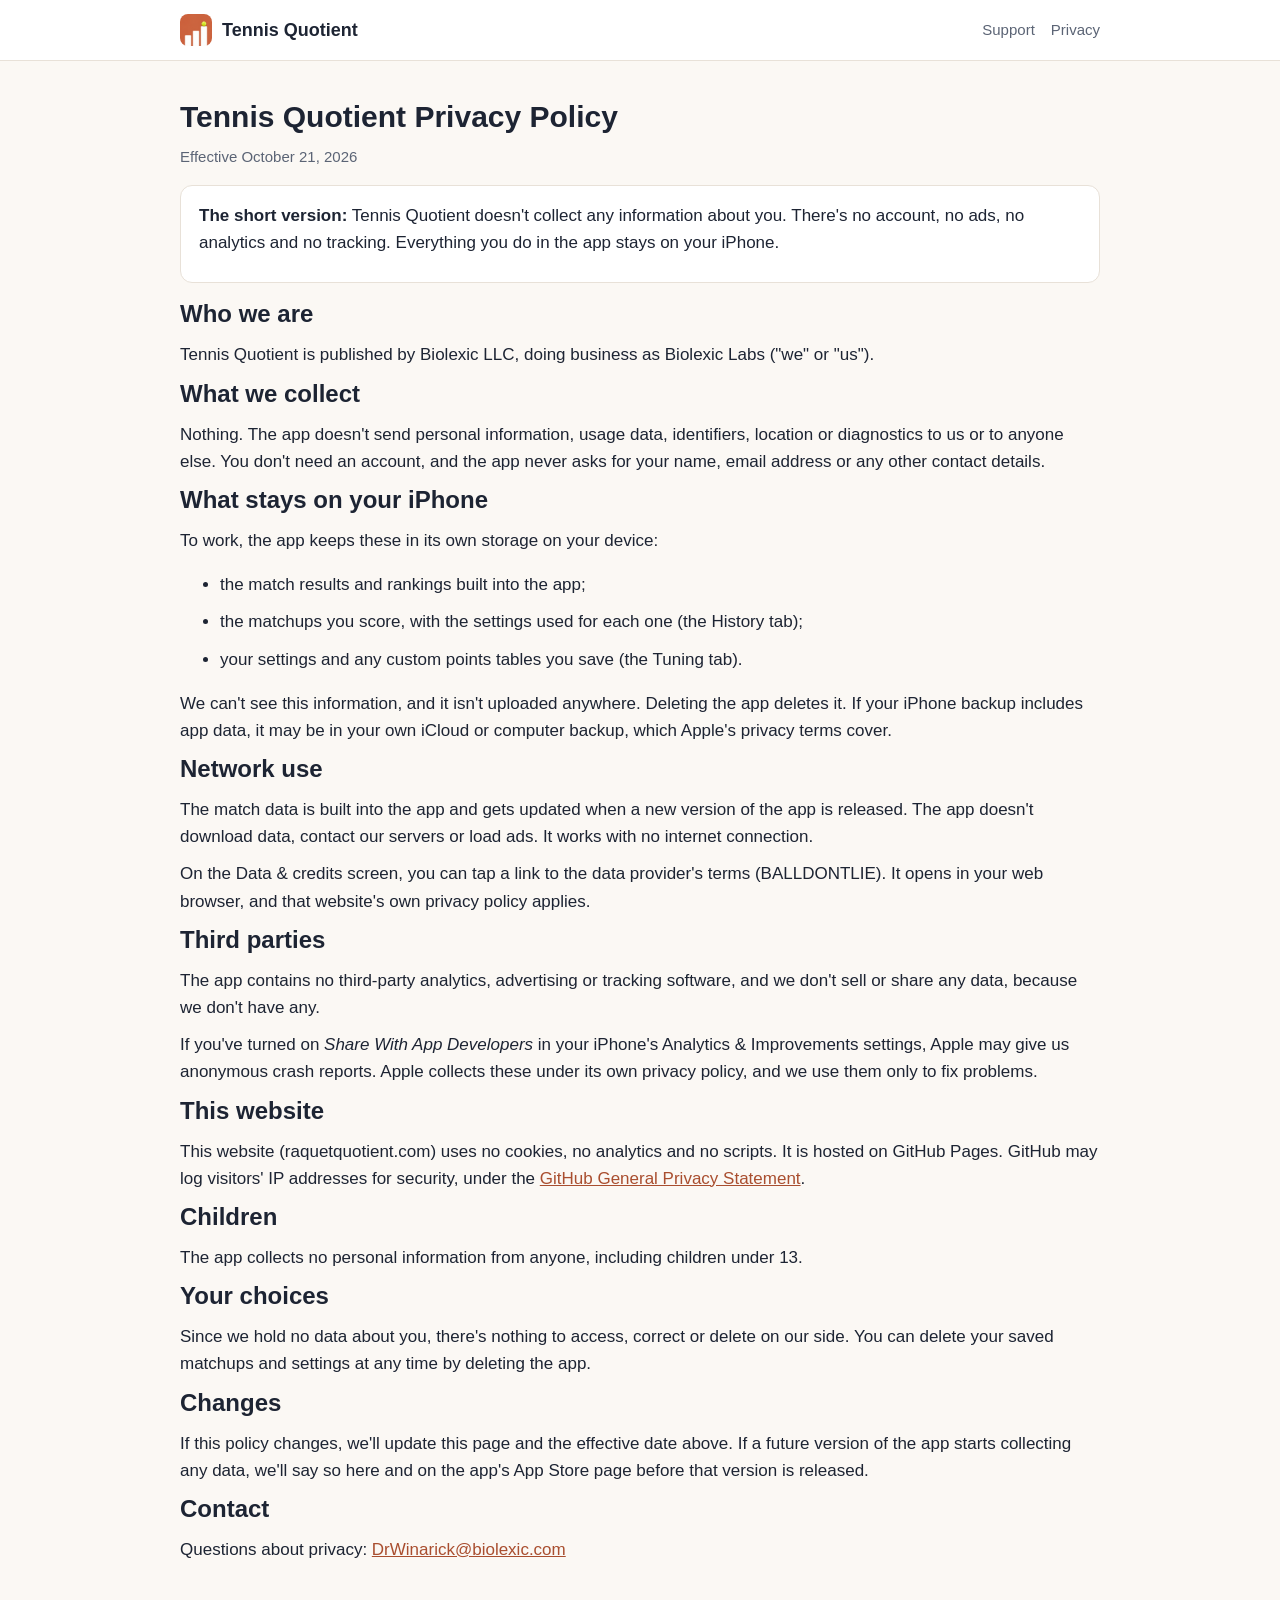
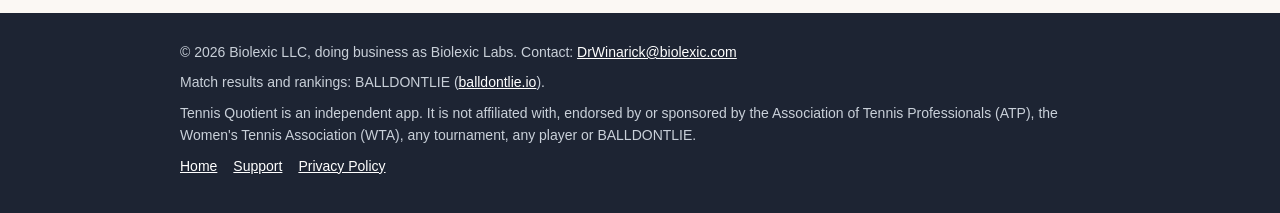
==== privacy/index.html @ 89c04547 "Tennis Quotient site: home, privacy, support, 404" ====
<!doctype html>
<html lang="en">
<head>
<meta charset="utf-8">
<meta name="viewport" content="width=device-width, initial-scale=1">
<title>Privacy Policy | Tennis Quotient</title>
<meta name="description" content="Tennis Quotient collects no personal information. No account, no ads, no analytics and no tracking.">
<link rel="canonical" href="https://raquetquotient.com/privacy/">
<meta property="og:type" content="website">
<meta property="og:site_name" content="Tennis Quotient">
<meta property="og:title" content="Privacy Policy | Tennis Quotient">
<meta property="og:description" content="Tennis Quotient collects no personal information. No account, no ads, no analytics and no tracking.">
<meta property="og:url" content="https://raquetquotient.com/privacy/">
<meta property="og:image" content="https://raquetquotient.com/img/og.jpg">
<meta property="og:image:width" content="1200">
<meta property="og:image:height" content="630">
<meta name="twitter:card" content="summary_large_image">
<meta name="theme-color" content="#CD643F">
<link rel="icon" href="/favicon.ico" sizes="any">
<link rel="icon" type="image/png" sizes="192x192" href="/img/icon-192.png">
<link rel="apple-touch-icon" href="/apple-touch-icon.png">
<link rel="stylesheet" href="/style.css">
</head>
<body>
<header class="top"><div class="wrap"><a class="brand" href="/"><img src="/img/icon-192.png" alt="" width="32" height="32">Tennis Quotient</a><nav><a href="/support/">Support</a><a href="/privacy/">Privacy</a></nav></div></header>
<main>
<div class="doc"><div class="wrap"><h1>Tennis Quotient Privacy Policy</h1><p class="mute">Effective October 21, 2026</p>
<div class="box">
<p><strong>The short version:</strong> Tennis Quotient doesn't collect any information about you. There's no account, no ads, no analytics and no tracking. Everything you do in the app stays on your iPhone.</p>
</div>

<h2>Who we are</h2>
<p>Tennis Quotient is published by Biolexic LLC, doing business as Biolexic Labs ("we" or "us").</p>

<h2>What we collect</h2>
<p>Nothing. The app doesn't send personal information, usage data, identifiers, location or diagnostics to us or to anyone else. You don't need an account, and the app never asks for your name, email address or any other contact details.</p>

<h2>What stays on your iPhone</h2>
<p>To work, the app keeps these in its own storage on your device:</p>
<ul>
<li>the match results and rankings built into the app;</li>
<li>the matchups you score, with the settings used for each one (the History tab);</li>
<li>your settings and any custom points tables you save (the Tuning tab).</li>
</ul>
<p>We can't see this information, and it isn't uploaded anywhere. Deleting the app deletes it. If your iPhone backup includes app data, it may be in your own iCloud or computer backup, which Apple's privacy terms cover.</p>

<h2>Network use</h2>
<p>The match data is built into the app and gets updated when a new version of the app is released. The app doesn't download data, contact our servers or load ads. It works with no internet connection.</p>
<p>On the Data &amp; credits screen, you can tap a link to the data provider's terms (BALLDONTLIE). It opens in your web browser, and that website's own privacy policy applies.</p>

<h2>Third parties</h2>
<p>The app contains no third-party analytics, advertising or tracking software, and we don't sell or share any data, because we don't have any.</p>
<p>If you've turned on <em>Share With App Developers</em> in your iPhone's Analytics &amp; Improvements settings, Apple may give us anonymous crash reports. Apple collects these under its own privacy policy, and we use them only to fix problems.</p>

<h2>This website</h2>
<p>This website (raquetquotient.com) uses no cookies, no analytics and no scripts. It is hosted on GitHub Pages. GitHub may log visitors&#39; IP addresses for security, under the <a href="https://docs.github.com/en/site-policy/privacy-policies/github-general-privacy-statement">GitHub General Privacy Statement</a>.</p>

<h2>Children</h2>
<p>The app collects no personal information from anyone, including children under 13.</p>

<h2>Your choices</h2>
<p>Since we hold no data about you, there's nothing to access, correct or delete on our side. You can delete your saved matchups and settings at any time by deleting the app.</p>

<h2>Changes</h2>
<p>If this policy changes, we'll update this page and the effective date above. If a future version of the app starts collecting any data, we'll say so here and on the app's App Store page before that version is released.</p>

<h2>Contact</h2>
<p>Questions about privacy: <a href="mailto:DrWinarick@biolexic.com">DrWinarick@biolexic.com</a></p>
</div></div>
</main>
<footer><div class="wrap">
<p>&copy; 2026 Biolexic LLC, doing business as Biolexic Labs. Contact: <a href="mailto:DrWinarick@biolexic.com">DrWinarick@biolexic.com</a></p>
<p>Match results and rankings: BALLDONTLIE (<a href="https://www.balldontlie.io">balldontlie.io</a>).</p>
<p>Tennis Quotient is an independent app. It is not affiliated with, endorsed by or sponsored by the Association of Tennis Professionals (ATP), the Women&#39;s Tennis Association (WTA), any tournament, any player or BALLDONTLIE.</p>
<p class="links"><a href="/">Home</a><a href="/support/">Support</a><a href="/privacy/">Privacy Policy</a></p>
</div></footer>
</body>
</html>
---- style.css ----
:root{--clay:#CD643F;--clay-dark:#a94e2f;--ink:#1d2433;--mute:#5b6475;--line:#e8e1d8;--bg:#fbf8f4;--card:#fff}
*{box-sizing:border-box}html{-webkit-text-size-adjust:100%}
body{margin:0;background:var(--bg);color:var(--ink);font:17px/1.6 -apple-system,BlinkMacSystemFont,"Segoe UI",Roboto,Helvetica,Arial,sans-serif}
a{color:var(--clay-dark)}img{max-width:100%;height:auto;display:block}
.wrap{max-width:960px;margin:0 auto;padding:0 20px}
.top{background:#fff;border-bottom:1px solid var(--line)}
.top .wrap{display:flex;align-items:center;justify-content:space-between;gap:12px;min-height:60px}
.brand{display:flex;align-items:center;gap:10px;font-weight:700;color:var(--ink);text-decoration:none;font-size:18px}
.brand img{width:32px;height:32px;border-radius:8px}
nav a{margin-left:16px;text-decoration:none;color:var(--mute);font-size:15px}nav a:hover{color:var(--clay-dark)}
.hero{background:var(--clay);color:#fff;padding:40px 0 44px}
.hero .wrap{display:flex;flex-direction:column;gap:20px;align-items:flex-start}
.hero img.icon{width:96px;height:96px;border-radius:22px;box-shadow:0 6px 20px rgba(0,0,0,.18)}
.hero h1{margin:0;font-size:34px;line-height:1.15}.hero p{margin:0;font-size:19px;max-width:620px}
.btn{display:inline-block;background:#1d2433;color:#fff;border-radius:12px;padding:12px 20px;font-weight:600;text-decoration:none;font-size:16px}
.btn[aria-disabled=true]{opacity:.85;cursor:default}
.note{font-size:14px;opacity:.9}
section{padding:40px 0;border-bottom:1px solid var(--line)}
h2{font-size:24px;margin:0 0 12px;line-height:1.25}h3{font-size:18px;margin:22px 0 6px}
p,li{margin:0 0 10px}
.grid{display:grid;gap:16px}
.card{background:var(--card);border:1px solid var(--line);border-radius:12px;padding:18px}
.card h3{margin-top:0}
table{border-collapse:collapse;width:100%;max-width:440px;background:#fff;border:1px solid var(--line);border-radius:12px;overflow:hidden;font-size:16px}
th,td{padding:8px 12px;text-align:left;border-bottom:1px solid var(--line)}th{background:#f4ede5}
td.n{font-variant-numeric:tabular-nums}
.shots{max-width:820px;display:grid;grid-template-columns:repeat(3,minmax(0,1fr));gap:12px}
.shots figure{margin:0}.shots img{border-radius:16px;border:1px solid var(--line);box-shadow:0 4px 14px rgba(0,0,0,.08)}
.shots figcaption{font-size:14px;color:var(--mute);margin-top:8px}
.doc{padding:32px 0 40px}.doc h1{font-size:30px;margin:0 0 4px}
.box{background:#fff;border:1px solid var(--line);border-radius:12px;padding:16px 18px;margin:16px 0}
.mute{color:var(--mute);font-size:15px}
footer{background:#1d2433;color:#c9d0d9;padding:28px 0;font-size:14px}
footer a{color:#fff}footer p{margin:0 0 8px}footer .links a{margin-right:16px}
@media (max-width:640px){.shots{grid-template-columns:none;grid-auto-flow:column;grid-auto-columns:70%;overflow-x:auto;scroll-snap-type:x mandatory;padding-bottom:6px}.shots figure{scroll-snap-align:start}nav a{margin-left:12px}}
@media (min-width:760px){.hero .wrap{flex-direction:row;align-items:center;gap:32px}.hero h1{font-size:44px}.hero img.icon{width:140px;height:140px;border-radius:32px}.grid.three{grid-template-columns:repeat(3,1fr)}}
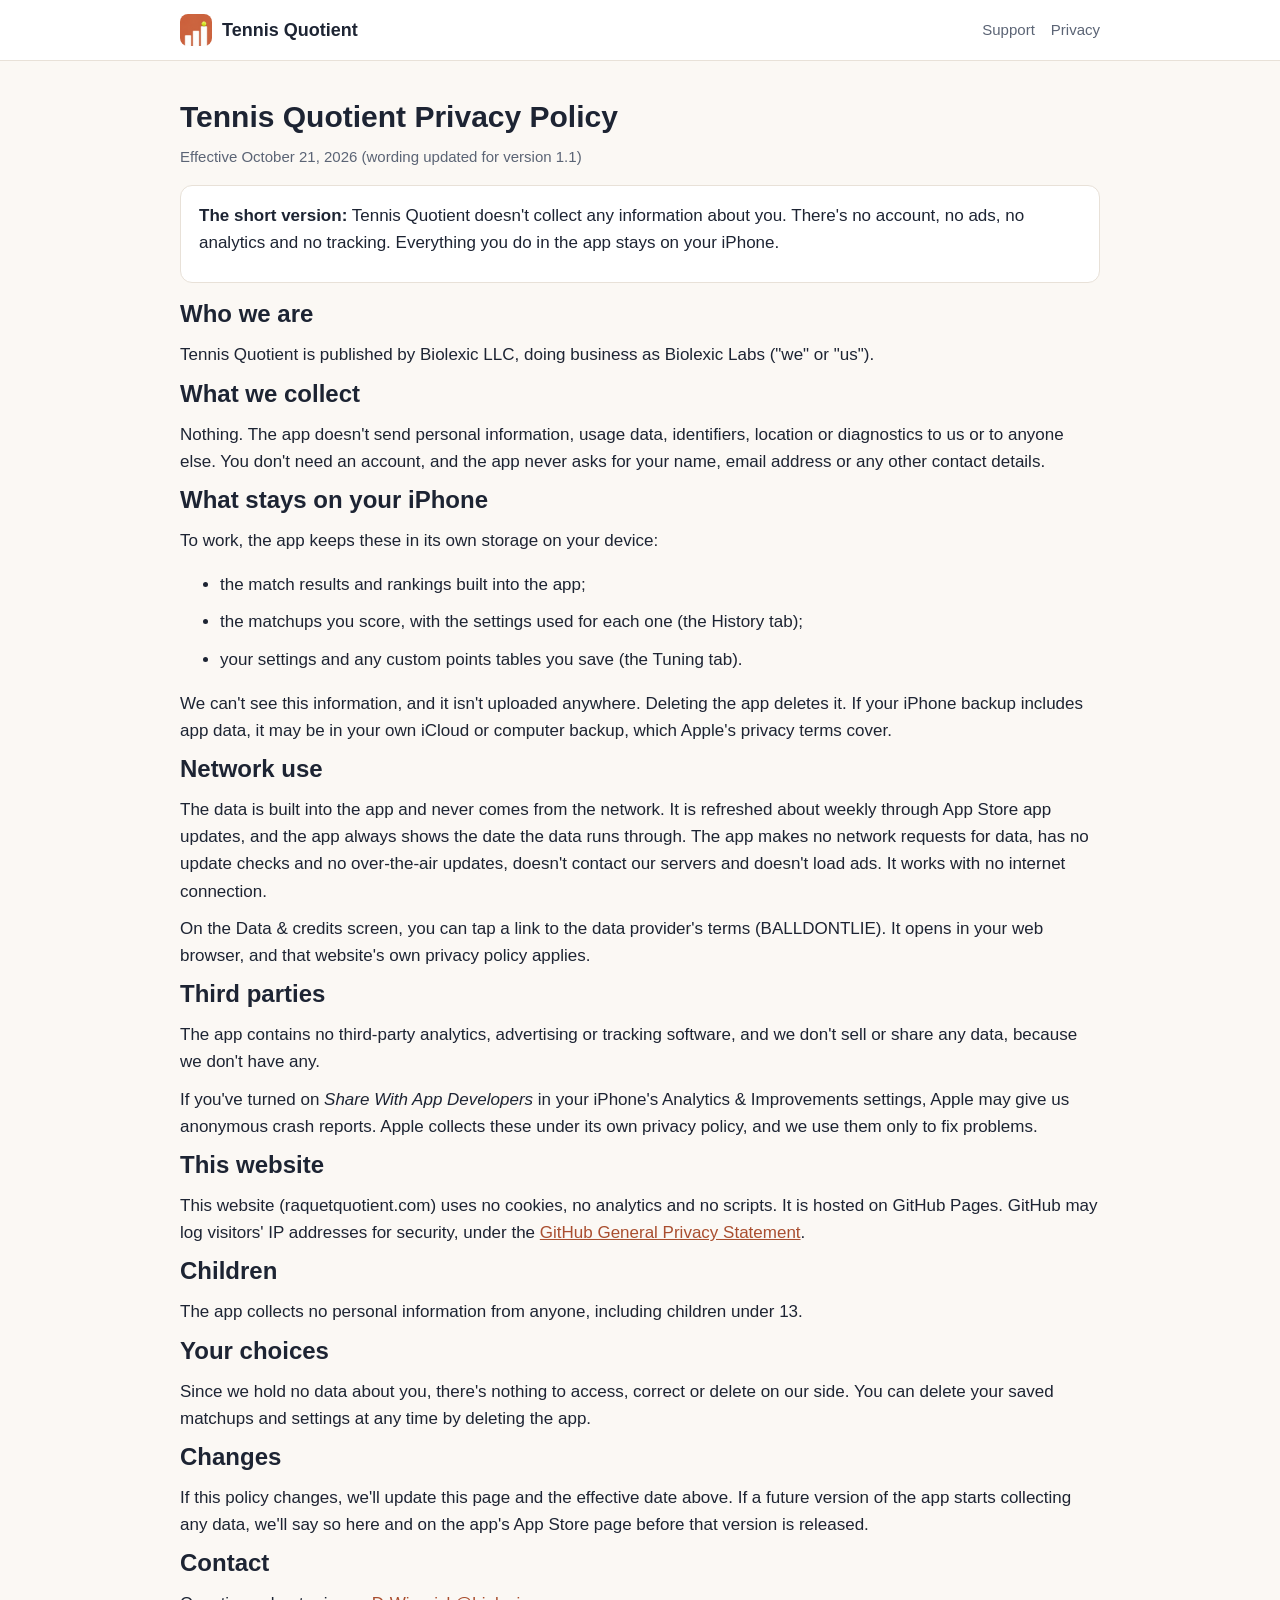
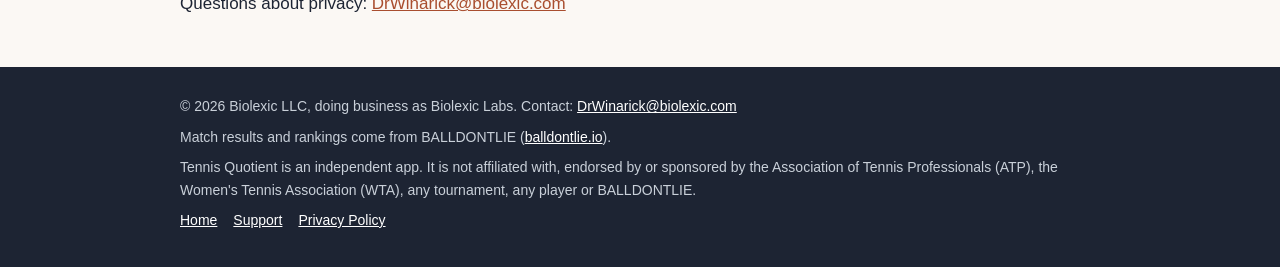
==== commit bcc56933: "v1.1 wording draft: shared core sentences (bundled data, weekly app-update refresh, new History wind" ====
--- a/privacy/index.html
+++ b/privacy/index.html
@@ -24,7 +24,7 @@
 <body>
 <header class="top"><div class="wrap"><a class="brand" href="/"><img src="/img/icon-192.png" alt="" width="32" height="32">Tennis Quotient</a><nav><a href="/support/">Support</a><a href="/privacy/">Privacy</a></nav></div></header>
 <main>
-<div class="doc"><div class="wrap"><h1>Tennis Quotient Privacy Policy</h1><p class="mute">Effective October 21, 2026</p>
+<div class="doc"><div class="wrap"><h1>Tennis Quotient Privacy Policy</h1><p class="mute">Effective October 21, 2026 (wording updated for version 1.1)</p>
 <div class="box">
 <p><strong>The short version:</strong> Tennis Quotient doesn't collect any information about you. There's no account, no ads, no analytics and no tracking. Everything you do in the app stays on your iPhone.</p>
 </div>
@@ -45,7 +45,7 @@
 <p>We can't see this information, and it isn't uploaded anywhere. Deleting the app deletes it. If your iPhone backup includes app data, it may be in your own iCloud or computer backup, which Apple's privacy terms cover.</p>
 
 <h2>Network use</h2>
-<p>The match data is built into the app and gets updated when a new version of the app is released. The app doesn't download data, contact our servers or load ads. It works with no internet connection.</p>
+<p>The data is built into the app and never comes from the network. It is refreshed about weekly through App Store app updates, and the app always shows the date the data runs through. The app makes no network requests for data, has no update checks and no over-the-air updates, doesn&#39;t contact our servers and doesn&#39;t load ads. It works with no internet connection.</p>
 <p>On the Data &amp; credits screen, you can tap a link to the data provider's terms (BALLDONTLIE). It opens in your web browser, and that website's own privacy policy applies.</p>
 
 <h2>Third parties</h2>
@@ -70,7 +70,7 @@
 </main>
 <footer><div class="wrap">
 <p>&copy; 2026 Biolexic LLC, doing business as Biolexic Labs. Contact: <a href="mailto:DrWinarick@biolexic.com">DrWinarick@biolexic.com</a></p>
-<p>Match results and rankings: BALLDONTLIE (<a href="https://www.balldontlie.io">balldontlie.io</a>).</p>
+<p>Match results and rankings come from BALLDONTLIE (<a href="https://www.balldontlie.io">balldontlie.io</a>).</p>
 <p>Tennis Quotient is an independent app. It is not affiliated with, endorsed by or sponsored by the Association of Tennis Professionals (ATP), the Women&#39;s Tennis Association (WTA), any tournament, any player or BALLDONTLIE.</p>
 <p class="links"><a href="/">Home</a><a href="/support/">Support</a><a href="/privacy/">Privacy Policy</a></p>
 </div></footer>
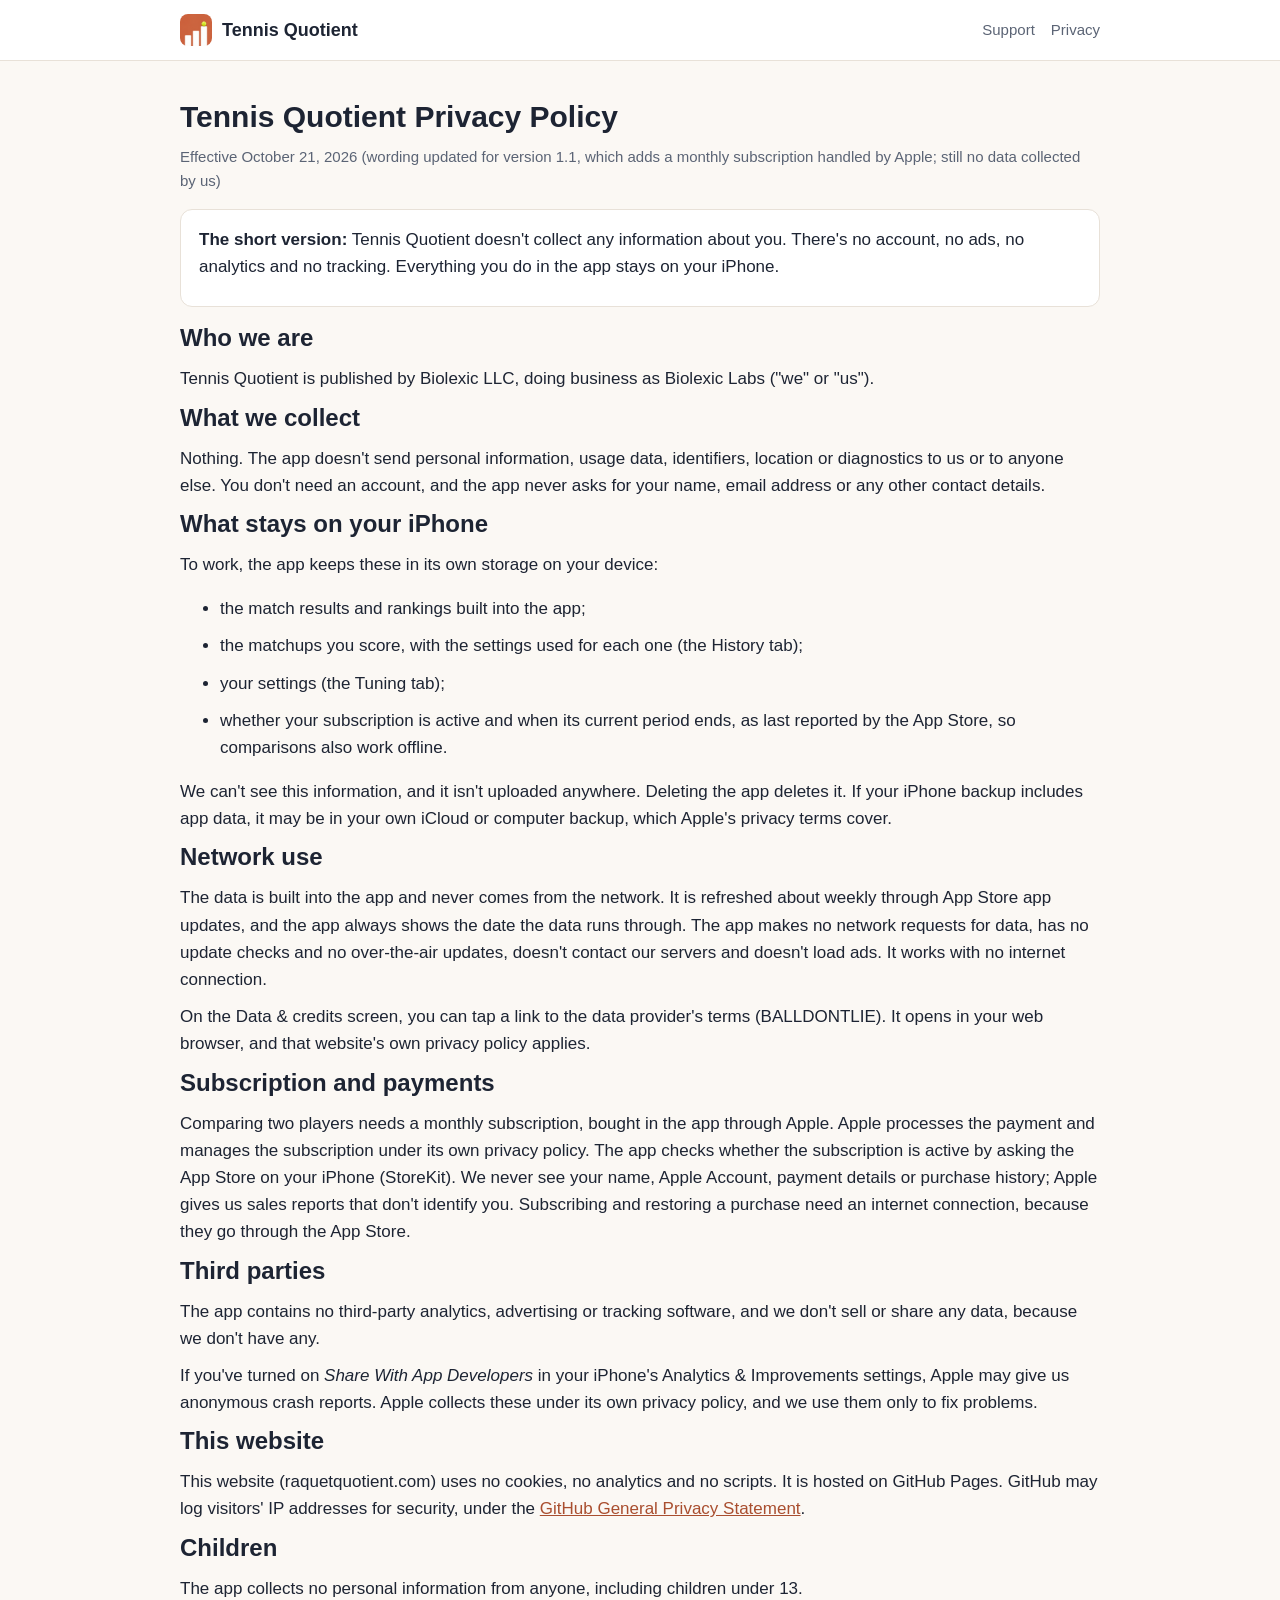
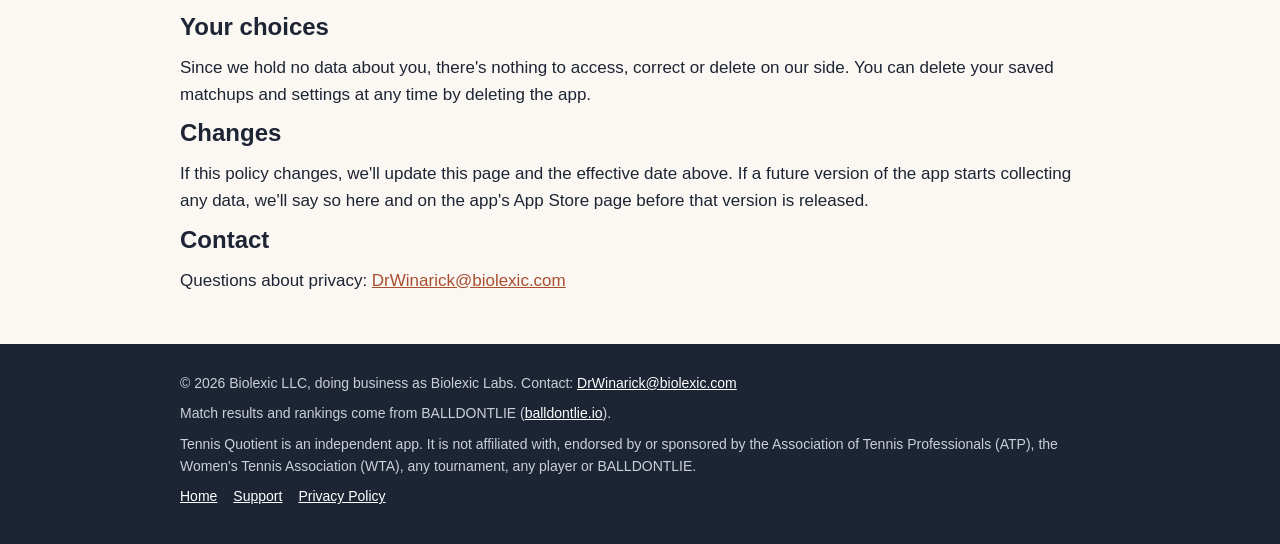
==== commit a2826472: "v1.1 wording: monthly subscription unlocks comparisons (Daniel, 2026-10-24); points table removed fr" ====
--- a/privacy/index.html
+++ b/privacy/index.html
@@ -24,7 +24,7 @@
 <body>
 <header class="top"><div class="wrap"><a class="brand" href="/"><img src="/img/icon-192.png" alt="" width="32" height="32">Tennis Quotient</a><nav><a href="/support/">Support</a><a href="/privacy/">Privacy</a></nav></div></header>
 <main>
-<div class="doc"><div class="wrap"><h1>Tennis Quotient Privacy Policy</h1><p class="mute">Effective October 21, 2026 (wording updated for version 1.1)</p>
+<div class="doc"><div class="wrap"><h1>Tennis Quotient Privacy Policy</h1><p class="mute">Effective October 21, 2026 (wording updated for version 1.1, which adds a monthly subscription handled by Apple; still no data collected by us)</p>
 <div class="box">
 <p><strong>The short version:</strong> Tennis Quotient doesn't collect any information about you. There's no account, no ads, no analytics and no tracking. Everything you do in the app stays on your iPhone.</p>
 </div>
@@ -40,13 +40,17 @@
 <ul>
 <li>the match results and rankings built into the app;</li>
 <li>the matchups you score, with the settings used for each one (the History tab);</li>
-<li>your settings and any custom points tables you save (the Tuning tab).</li>
+<li>your settings (the Tuning tab);</li>
+<li>whether your subscription is active and when its current period ends, as last reported by the App Store, so comparisons also work offline.</li>
 </ul>
 <p>We can't see this information, and it isn't uploaded anywhere. Deleting the app deletes it. If your iPhone backup includes app data, it may be in your own iCloud or computer backup, which Apple's privacy terms cover.</p>
 
 <h2>Network use</h2>
 <p>The data is built into the app and never comes from the network. It is refreshed about weekly through App Store app updates, and the app always shows the date the data runs through. The app makes no network requests for data, has no update checks and no over-the-air updates, doesn&#39;t contact our servers and doesn&#39;t load ads. It works with no internet connection.</p>
 <p>On the Data &amp; credits screen, you can tap a link to the data provider's terms (BALLDONTLIE). It opens in your web browser, and that website's own privacy policy applies.</p>
+
+<h2>Subscription and payments</h2>
+<p>Comparing two players needs a monthly subscription, bought in the app through Apple. Apple processes the payment and manages the subscription under its own privacy policy. The app checks whether the subscription is active by asking the App Store on your iPhone (StoreKit). We never see your name, Apple Account, payment details or purchase history; Apple gives us sales reports that don&#39;t identify you. Subscribing and restoring a purchase need an internet connection, because they go through the App Store.</p>
 
 <h2>Third parties</h2>
 <p>The app contains no third-party analytics, advertising or tracking software, and we don't sell or share any data, because we don't have any.</p>
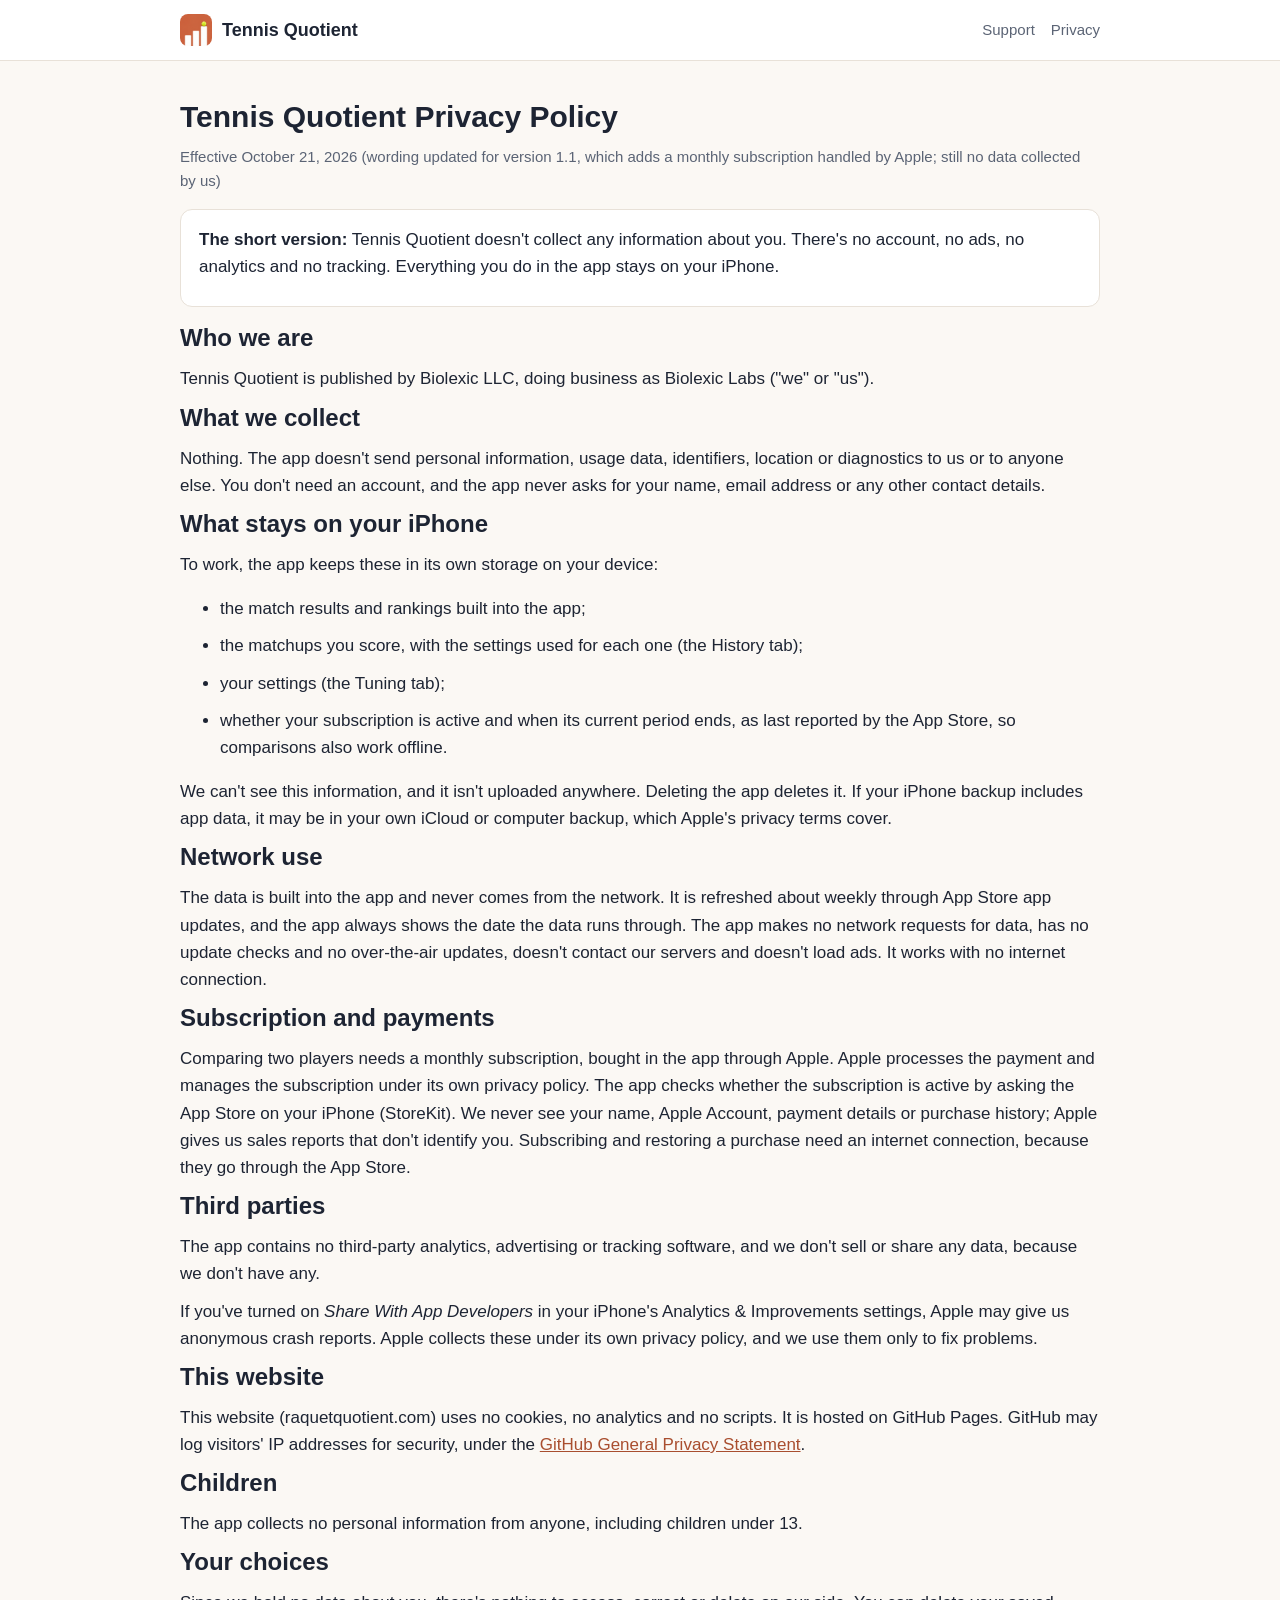
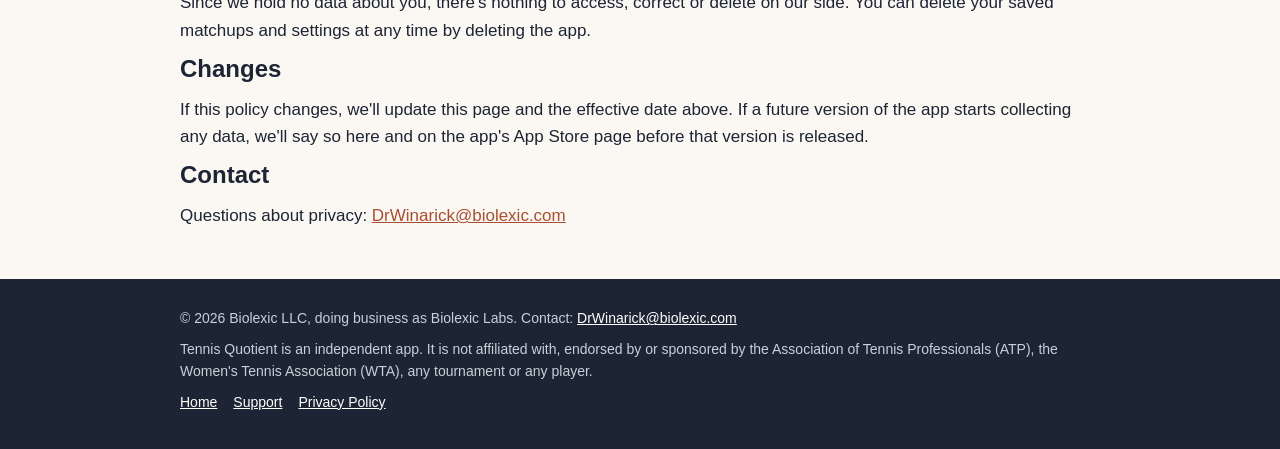
==== commit 864a61ce: "v1.1 wording: no data-source credit (Daniel, 2026-10-25 2:21 AM ET: credit no one). Footer credit li" ====
--- a/privacy/index.html
+++ b/privacy/index.html
@@ -47,7 +47,6 @@
 
 <h2>Network use</h2>
 <p>The data is built into the app and never comes from the network. It is refreshed about weekly through App Store app updates, and the app always shows the date the data runs through. The app makes no network requests for data, has no update checks and no over-the-air updates, doesn&#39;t contact our servers and doesn&#39;t load ads. It works with no internet connection.</p>
-<p>On the Data &amp; credits screen, you can tap a link to the data provider's terms (BALLDONTLIE). It opens in your web browser, and that website's own privacy policy applies.</p>
 
 <h2>Subscription and payments</h2>
 <p>Comparing two players needs a monthly subscription, bought in the app through Apple. Apple processes the payment and manages the subscription under its own privacy policy. The app checks whether the subscription is active by asking the App Store on your iPhone (StoreKit). We never see your name, Apple Account, payment details or purchase history; Apple gives us sales reports that don&#39;t identify you. Subscribing and restoring a purchase need an internet connection, because they go through the App Store.</p>
@@ -74,8 +73,7 @@
 </main>
 <footer><div class="wrap">
 <p>&copy; 2026 Biolexic LLC, doing business as Biolexic Labs. Contact: <a href="mailto:DrWinarick@biolexic.com">DrWinarick@biolexic.com</a></p>
-<p>Match results and rankings come from BALLDONTLIE (<a href="https://www.balldontlie.io">balldontlie.io</a>).</p>
-<p>Tennis Quotient is an independent app. It is not affiliated with, endorsed by or sponsored by the Association of Tennis Professionals (ATP), the Women&#39;s Tennis Association (WTA), any tournament, any player or BALLDONTLIE.</p>
+<p>Tennis Quotient is an independent app. It is not affiliated with, endorsed by or sponsored by the Association of Tennis Professionals (ATP), the Women&#39;s Tennis Association (WTA), any tournament or any player.</p>
 <p class="links"><a href="/">Home</a><a href="/support/">Support</a><a href="/privacy/">Privacy Policy</a></p>
 </div></footer>
 </body>
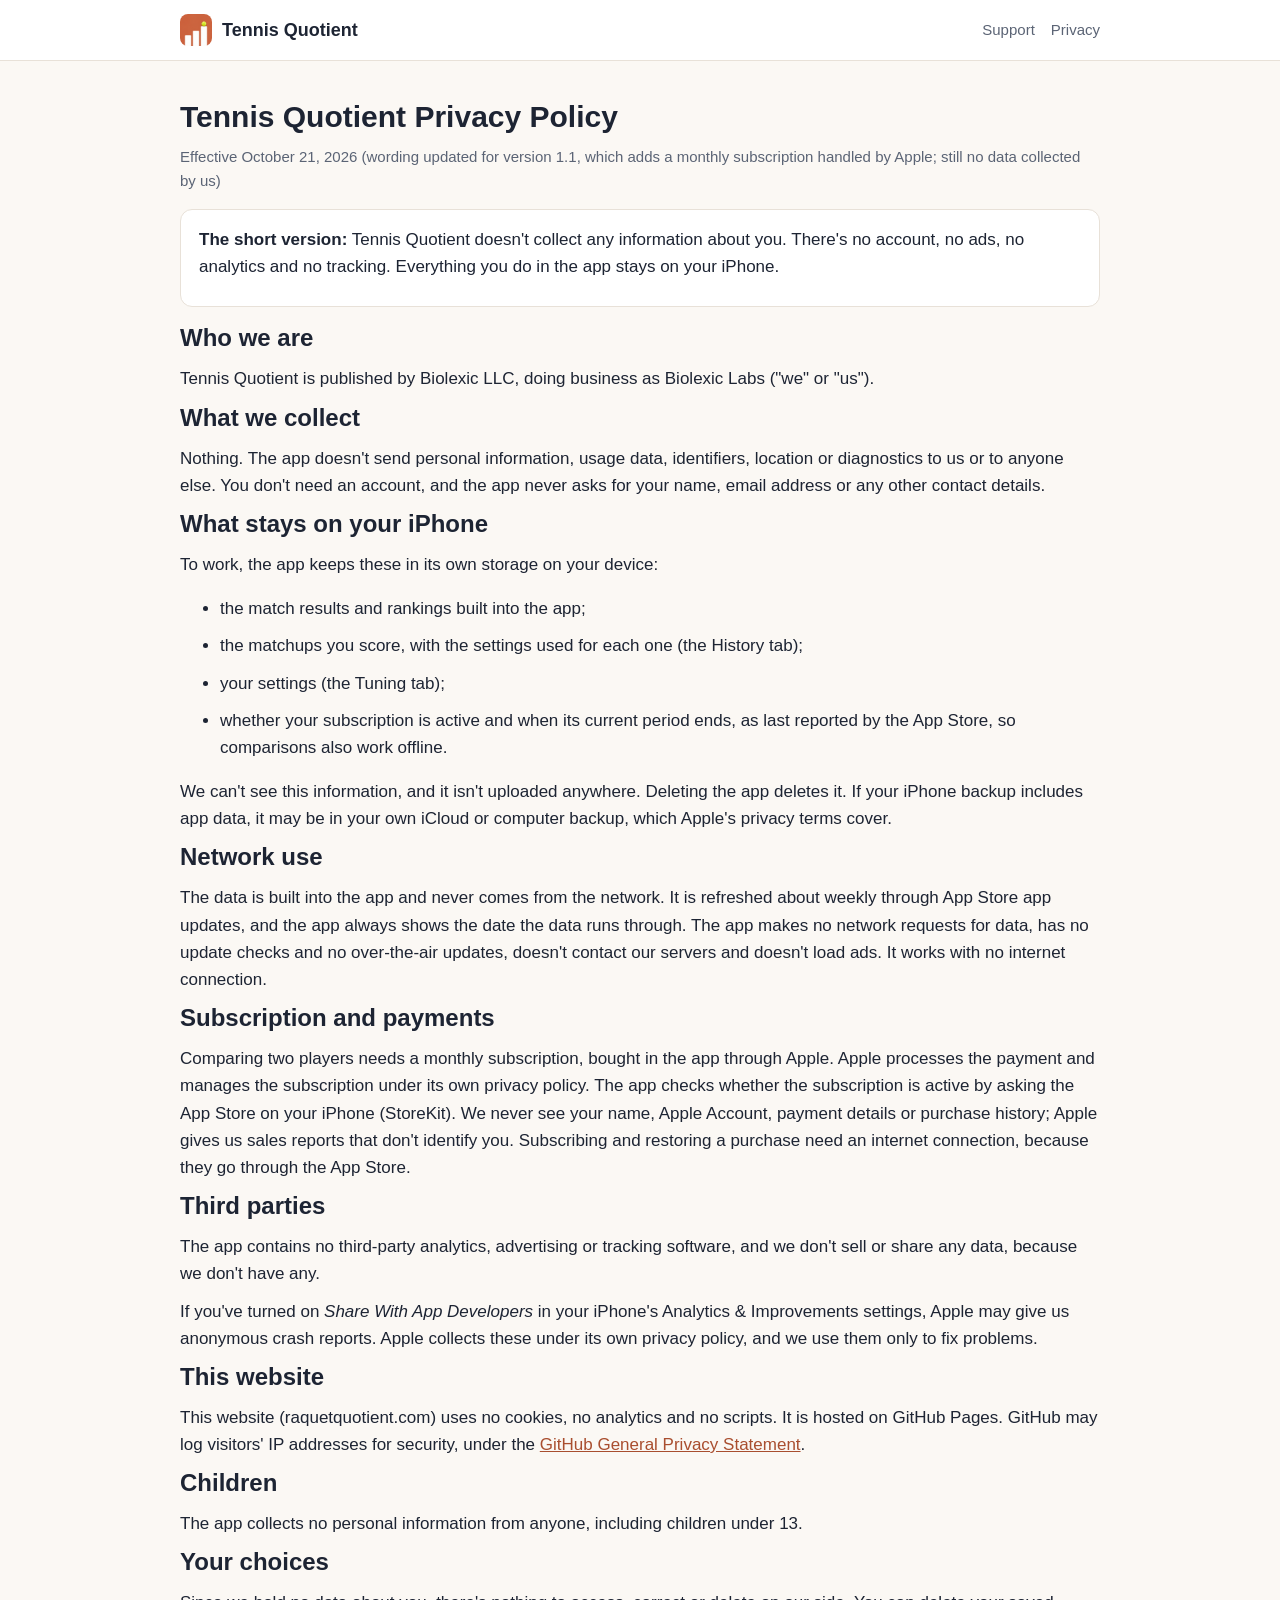
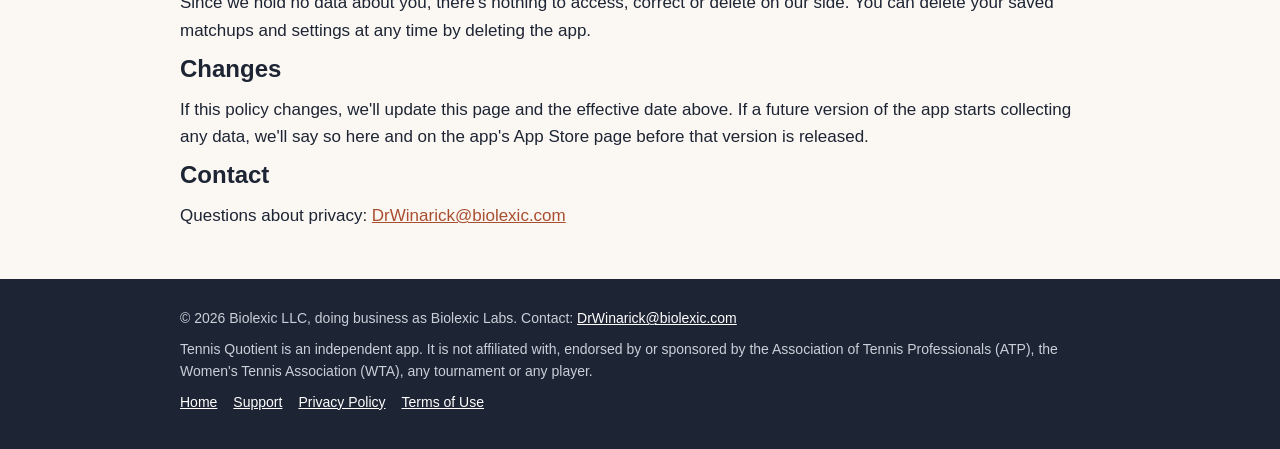
==== commit da62e8d0: "v1.1 site: Terms of Use page (/terms/) with the auto-renewal, cancellation, refund, restore and one-" ====
--- a/privacy/index.html
+++ b/privacy/index.html
@@ -74,7 +74,7 @@
 <footer><div class="wrap">
 <p>&copy; 2026 Biolexic LLC, doing business as Biolexic Labs. Contact: <a href="mailto:DrWinarick@biolexic.com">DrWinarick@biolexic.com</a></p>
 <p>Tennis Quotient is an independent app. It is not affiliated with, endorsed by or sponsored by the Association of Tennis Professionals (ATP), the Women&#39;s Tennis Association (WTA), any tournament or any player.</p>
-<p class="links"><a href="/">Home</a><a href="/support/">Support</a><a href="/privacy/">Privacy Policy</a></p>
+<p class="links"><a href="/">Home</a><a href="/support/">Support</a><a href="/privacy/">Privacy Policy</a><a href="/terms/">Terms of Use</a></p>
 </div></footer>
 </body>
 </html>
